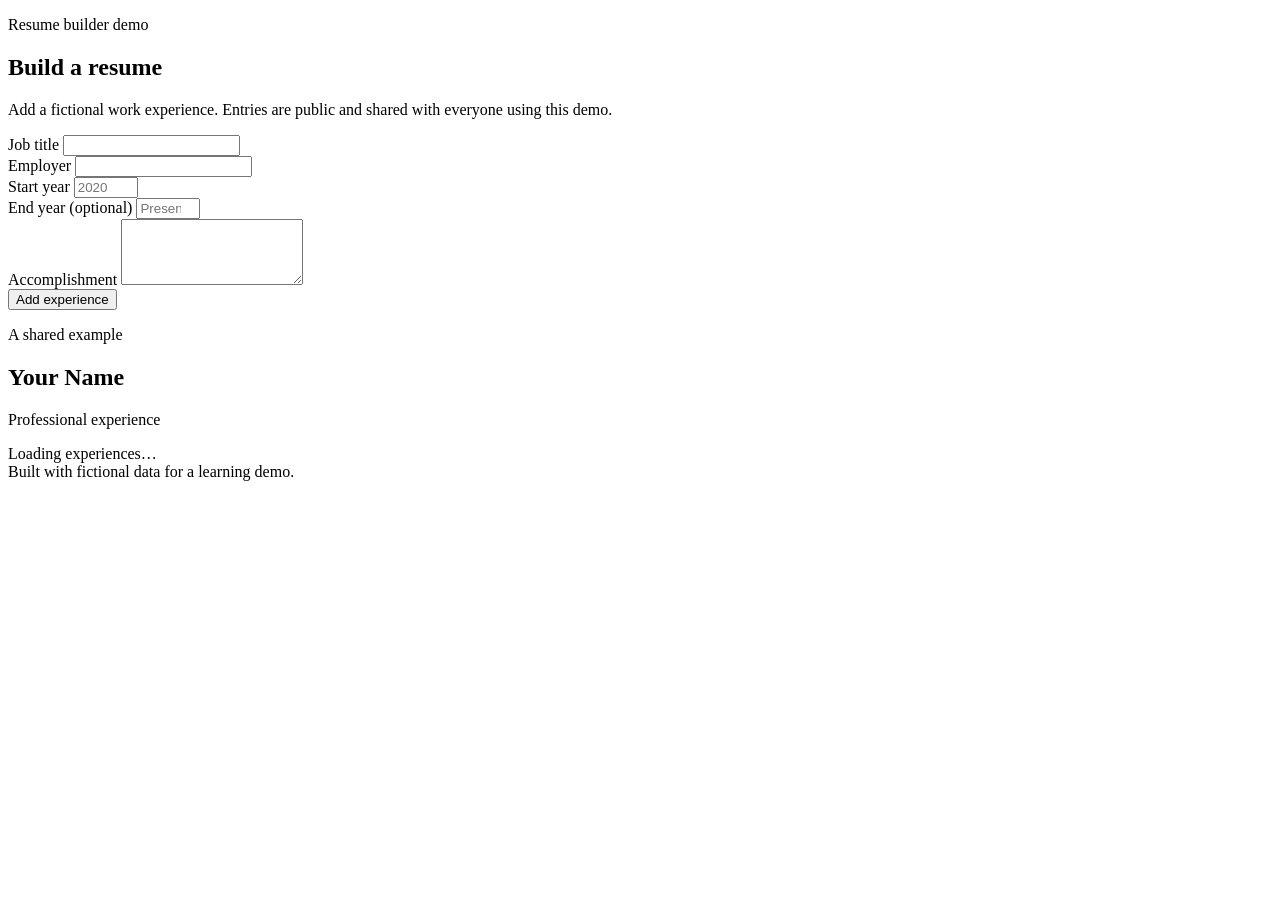
==== public/index.html @ 8c7fa0dc "Add files via upload" ====
<!doctype html>
<html lang="en">
<head>
  <meta charset="utf-8">
  <meta name="viewport" content="width=device-width, initial-scale=1">
  <title>Resume builder demo</title>
  <link rel="stylesheet" href="/styles.css">
  <script type="module" src="/app.js"></script>
</head>
<body>
  <main class="layout">
    <section class="panel" aria-labelledby="form-heading">
      <p class="eyebrow">Resume builder demo</p>
      <h1 id="form-heading">Build a resume</h1>
      <p>Add a fictional work experience. Entries are public and shared with everyone using this demo.</p>
      <form id="resume-form" novalidate>
        <div class="field">
          <label for="job-title">Job title</label>
          <input id="job-title" name="job_title" type="text" required maxlength="100" aria-describedby="job-title-error">
          <span class="error" id="job-title-error"></span>
        </div>
        <div class="field">
          <label for="employer">Employer</label>
          <input id="employer" name="employer" type="text" required maxlength="100" aria-describedby="employer-error">
          <span class="error" id="employer-error"></span>
        </div>
        <div class="years">
          <div class="field">
            <label for="start-year">Start year</label>
            <input id="start-year" name="start_year" type="number" required min="1900" max="2100" step="1" placeholder="2020" aria-describedby="start-year-error">
            <span class="error" id="start-year-error"></span>
          </div>
          <div class="field">
            <label for="end-year">End year <span class="optional">(optional)</span></label>
            <input id="end-year" name="end_year" type="number" min="1900" max="2100" step="1" placeholder="Present" aria-describedby="end-year-error">
            <span class="error" id="end-year-error"></span>
          </div>
        </div>
        <div class="field">
          <label for="accomplishment">Accomplishment</label>
          <textarea id="accomplishment" name="accomplishment" rows="4" required maxlength="1000" aria-describedby="accomplishment-error"></textarea>
          <span class="error" id="accomplishment-error"></span>
        </div>
        <div class="form-actions">
          <button type="submit">Add experience</button>
          <button id="cancel-edit" class="secondary" type="button" hidden>Cancel edit</button>
        </div>
        <p id="form-status" role="status" aria-live="polite"></p>
      </form>
    </section>
    <section class="resume" aria-labelledby="resume-heading">
      <header class="resume-header">
        <p class="eyebrow">A shared example</p>
        <h2 id="resume-heading">Your Name</h2>
        <p>Professional experience</p>
      </header>
      <div id="resume-status" role="status" aria-live="polite">Loading experiences…</div>
      <div id="resume-items"></div>
      <footer class="resume-footer">Built with fictional data for a learning demo.</footer>
    </section>
  </main>
  <template id="resume-item-template">
    <article class="experience">
      <div class="experience-heading"><h3 class="job-title"></h3><p class="dates"></p></div>
      <p class="employer"></p>
      <p class="accomplishment"></p>
      <div class="item-actions">
        <button class="edit-item secondary" type="button">Edit</button>
        <button class="delete-item secondary" type="button">Delete</button>
      </div>
    </article>
  </template>
</body>
</html>
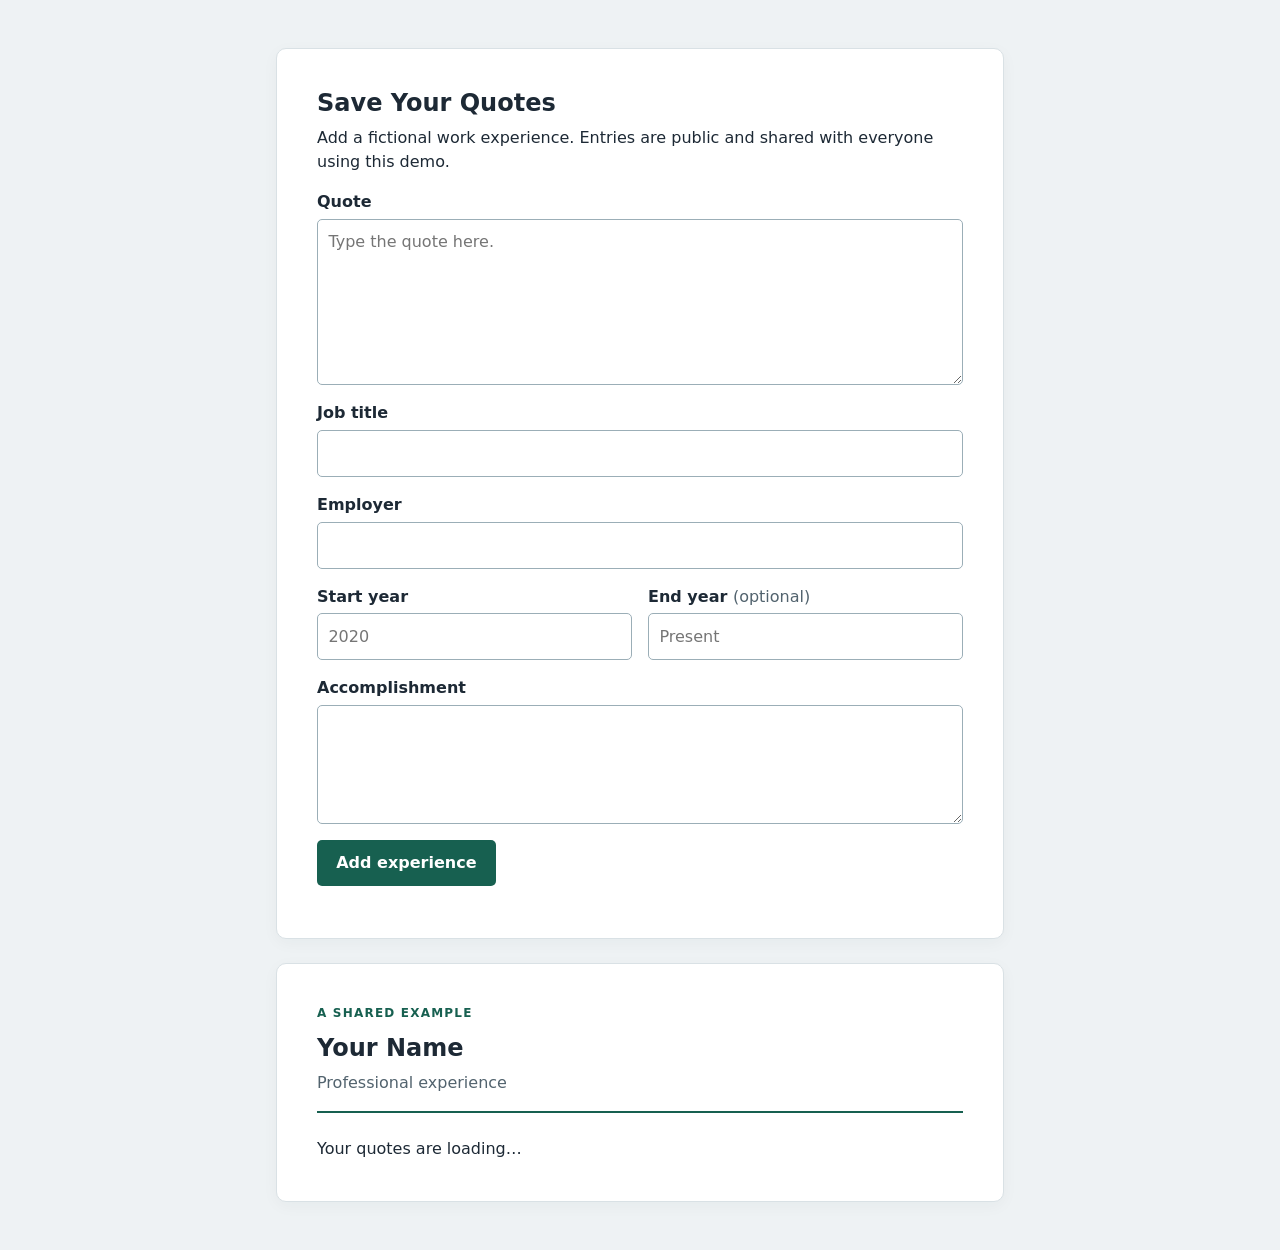
==== commit 069c2189: "Change title and content for quote saving demo" ====
--- a/public/index.html
+++ b/public/index.html
@@ -3,62 +3,90 @@
 <head>
   <meta charset="utf-8">
   <meta name="viewport" content="width=device-width, initial-scale=1">
-  <title>Resume builder demo</title>
-  <link rel="stylesheet" href="/styles.css">
+  <title>Save Your Quotes</title>
+  <link rel="stylesheet" href="styles.css">
   <script type="module" src="/app.js"></script>
 </head>
+  
+  
 <body>
   <main class="layout">
+    
     <section class="panel" aria-labelledby="form-heading">
-      <p class="eyebrow">Resume builder demo</p>
-      <h1 id="form-heading">Build a resume</h1>
+      <!--<p class="eyebrow">Resume builder demo</p>-->
+      <h1 id="form-heading">Save Your Quotes</h1>
       <p>Add a fictional work experience. Entries are public and shared with everyone using this demo.</p>
+      
       <form id="resume-form" novalidate>
+        
+        <div class="field">
+          <label for="quote">Quote</label>
+          <textarea id="quote" name="quote" rows="6" required maxlength="1000" 
+                    aria-describedby="quote-error" placeholder="Type the quote here."></textarea>
+          <span class="error" id="quote-error"></span>
+        </div>
+        
+        
         <div class="field">
           <label for="job-title">Job title</label>
           <input id="job-title" name="job_title" type="text" required maxlength="100" aria-describedby="job-title-error">
           <span class="error" id="job-title-error"></span>
         </div>
+        
         <div class="field">
           <label for="employer">Employer</label>
           <input id="employer" name="employer" type="text" required maxlength="100" aria-describedby="employer-error">
           <span class="error" id="employer-error"></span>
         </div>
+        
+        
         <div class="years">
           <div class="field">
             <label for="start-year">Start year</label>
             <input id="start-year" name="start_year" type="number" required min="1900" max="2100" step="1" placeholder="2020" aria-describedby="start-year-error">
             <span class="error" id="start-year-error"></span>
           </div>
+          
           <div class="field">
             <label for="end-year">End year <span class="optional">(optional)</span></label>
             <input id="end-year" name="end_year" type="number" min="1900" max="2100" step="1" placeholder="Present" aria-describedby="end-year-error">
             <span class="error" id="end-year-error"></span>
           </div>
+          
         </div>
+        
+        
         <div class="field">
           <label for="accomplishment">Accomplishment</label>
           <textarea id="accomplishment" name="accomplishment" rows="4" required maxlength="1000" aria-describedby="accomplishment-error"></textarea>
           <span class="error" id="accomplishment-error"></span>
         </div>
+        
         <div class="form-actions">
           <button type="submit">Add experience</button>
           <button id="cancel-edit" class="secondary" type="button" hidden>Cancel edit</button>
         </div>
+        
         <p id="form-status" role="status" aria-live="polite"></p>
       </form>
     </section>
+    
+    
     <section class="resume" aria-labelledby="resume-heading">
+      
       <header class="resume-header">
         <p class="eyebrow">A shared example</p>
         <h2 id="resume-heading">Your Name</h2>
         <p>Professional experience</p>
       </header>
-      <div id="resume-status" role="status" aria-live="polite">Loading experiences…</div>
+      
+      <div id="resume-status" role="status" aria-live="polite">Your quotes are loading…</div>
       <div id="resume-items"></div>
-      <footer class="resume-footer">Built with fictional data for a learning demo.</footer>
     </section>
+    
+    
   </main>
+  
   <template id="resume-item-template">
     <article class="experience">
       <div class="experience-heading"><h3 class="job-title"></h3><p class="dates"></p></div>
@@ -70,5 +98,9 @@
       </div>
     </article>
   </template>
+  
+  
 </body>
+  
+  
 </html>
--- a/public/styles.css
+++ b/public/styles.css
@@ -0,0 +1,32 @@
+:root { font-family: system-ui, sans-serif; color: #1d2935; background: #eef2f4; line-height: 1.5; }
+* { box-sizing: border-box; }
+body { margin: 0; }
+.layout { max-width: 760px; margin: 3rem auto; padding: 0 1rem; display: grid; gap: 1.5rem; }
+.panel, .resume { background: white; border: 1px solid #d9e1e5; border-radius: 10px; padding: clamp(1.25rem, 5vw, 2.5rem); box-shadow: 0 4px 16px #1d29350a; }
+h1, h2, h3, p { margin-top: 0; }
+h1, h2 { line-height: 1.2; margin-bottom: .5rem; }
+.eyebrow { color: #176050; font-size: .75rem; font-weight: 700; letter-spacing: .1em; text-transform: uppercase; }
+.field { display: flex; flex-direction: column; margin-bottom: 1rem; }
+label { font-weight: 650; margin-bottom: .3rem; }
+.optional { font-weight: 400; color: #52636e; }
+input, textarea, button { font: inherit; }
+input, textarea { width: 100%; border: 1px solid #9baeb7; border-radius: 5px; padding: .65rem; }
+input:focus, textarea:focus, button:focus-visible { outline: 3px solid #80c8b6; outline-offset: 2px; }
+[aria-invalid="true"] { border-color: #b3261e; }
+.error { color: #a11f18; font-size: .875rem; }
+.years { display: grid; grid-template-columns: repeat(2, minmax(0, 1fr)); gap: 1rem; }
+button { background: #176050; color: white; border: 0; border-radius: 5px; padding: .7rem 1.2rem; font-weight: 700; cursor: pointer; }
+button:disabled { opacity: .65; cursor: wait; }
+.form-actions, .item-actions { display: flex; flex-wrap: wrap; gap: .5rem; }
+button.secondary { background: white; color: #176050; border: 1px solid #176050; }
+[hidden] { display: none !important; }
+#form-status { margin: .75rem 0 0; }
+.resume-header { border-bottom: 2px solid #176050; margin-bottom: 1.5rem; }
+.resume-header p:last-child { color: #52636e; }
+.experience { border-bottom: 1px solid #d9e1e5; padding-bottom: 1rem; margin-bottom: 1rem; }
+.experience-heading { display: flex; justify-content: space-between; gap: 1rem; flex-wrap: wrap; }
+.experience h3, .experience .dates { margin-bottom: .25rem; }
+.dates, .employer { color: #52636e; }
+.accomplishment { white-space: pre-wrap; overflow-wrap: anywhere; }
+.resume-footer { color: #52636e; font-size: .875rem; margin-top: 2rem; }
+@media (max-width: 450px) { .years { grid-template-columns: 1fr; gap: 0; } }
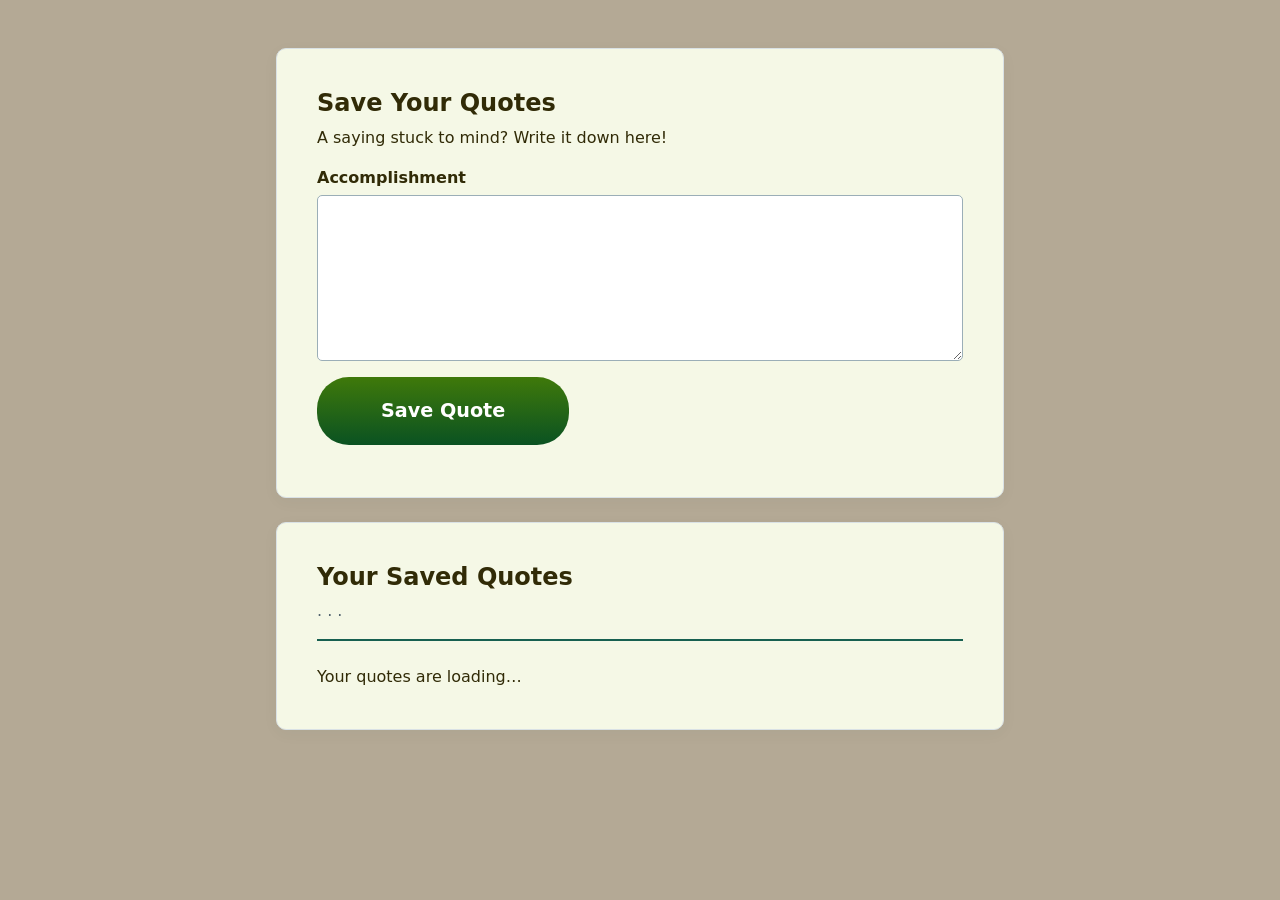
==== commit f2c35561: "Update form for saving quotes instead of resumes" ====
--- a/public/index.html
+++ b/public/index.html
@@ -13,57 +13,54 @@
   <main class="layout">
     
     <section class="panel" aria-labelledby="form-heading">
-      <!--<p class="eyebrow">Resume builder demo</p>-->
       <h1 id="form-heading">Save Your Quotes</h1>
-      <p>Add a fictional work experience. Entries are public and shared with everyone using this demo.</p>
+      <p>A saying stuck to mind? Write it down here!</p>
       
       <form id="resume-form" novalidate>
         
-        <div class="field">
+        <!-- <div class="field">
           <label for="quote">Quote</label>
           <textarea id="quote" name="quote" rows="6" required maxlength="1000" 
                     aria-describedby="quote-error" placeholder="Type the quote here."></textarea>
           <span class="error" id="quote-error"></span>
-        </div>
+        </div> -->
         
         
-        <div class="field">
+        <!-- <div class="field">
           <label for="job-title">Job title</label>
           <input id="job-title" name="job_title" type="text" required maxlength="100" aria-describedby="job-title-error">
           <span class="error" id="job-title-error"></span>
-        </div>
+        </div> -->
         
-        <div class="field">
+        <!-- <div class="field">
           <label for="employer">Employer</label>
           <input id="employer" name="employer" type="text" required maxlength="100" aria-describedby="employer-error">
           <span class="error" id="employer-error"></span>
-        </div>
+        </div> -->
         
         
-        <div class="years">
+        <!-- <div class="years">
           <div class="field">
             <label for="start-year">Start year</label>
             <input id="start-year" name="start_year" type="number" required min="1900" max="2100" step="1" placeholder="2020" aria-describedby="start-year-error">
             <span class="error" id="start-year-error"></span>
           </div>
-          
           <div class="field">
             <label for="end-year">End year <span class="optional">(optional)</span></label>
             <input id="end-year" name="end_year" type="number" min="1900" max="2100" step="1" placeholder="Present" aria-describedby="end-year-error">
             <span class="error" id="end-year-error"></span>
           </div>
-          
-        </div>
+        </div> -->
         
         
         <div class="field">
           <label for="accomplishment">Accomplishment</label>
-          <textarea id="accomplishment" name="accomplishment" rows="4" required maxlength="1000" aria-describedby="accomplishment-error"></textarea>
+          <textarea id="accomplishment" name="accomplishment" rows="6" required maxlength="1000" aria-describedby="accomplishment-error"></textarea>
           <span class="error" id="accomplishment-error"></span>
         </div>
         
         <div class="form-actions">
-          <button type="submit">Add experience</button>
+          <button type="submit">Save Quote</button>
           <button id="cancel-edit" class="secondary" type="button" hidden>Cancel edit</button>
         </div>
         
@@ -75,9 +72,8 @@
     <section class="resume" aria-labelledby="resume-heading">
       
       <header class="resume-header">
-        <p class="eyebrow">A shared example</p>
-        <h2 id="resume-heading">Your Name</h2>
-        <p>Professional experience</p>
+        <h2 id="resume-heading">Your Saved Quotes</h2>
+        <p class="headerPeriod">. . .</p>
       </header>
       
       <div id="resume-status" role="status" aria-live="polite">Your quotes are loading…</div>
@@ -91,6 +87,7 @@
     <article class="experience">
       <div class="experience-heading"><h3 class="job-title"></h3><p class="dates"></p></div>
       <p class="employer"></p>
+      <p class="quote"></p>
       <p class="accomplishment"></p>
       <div class="item-actions">
         <button class="edit-item secondary" type="button">Edit</button>
--- a/public/styles.css
+++ b/public/styles.css
@@ -1,32 +1,173 @@
-:root { font-family: system-ui, sans-serif; color: #1d2935; background: #eef2f4; line-height: 1.5; }
-* { box-sizing: border-box; }
-body { margin: 0; }
-.layout { max-width: 760px; margin: 3rem auto; padding: 0 1rem; display: grid; gap: 1.5rem; }
-.panel, .resume { background: white; border: 1px solid #d9e1e5; border-radius: 10px; padding: clamp(1.25rem, 5vw, 2.5rem); box-shadow: 0 4px 16px #1d29350a; }
-h1, h2, h3, p { margin-top: 0; }
-h1, h2 { line-height: 1.2; margin-bottom: .5rem; }
-.eyebrow { color: #176050; font-size: .75rem; font-weight: 700; letter-spacing: .1em; text-transform: uppercase; }
-.field { display: flex; flex-direction: column; margin-bottom: 1rem; }
-label { font-weight: 650; margin-bottom: .3rem; }
-.optional { font-weight: 400; color: #52636e; }
-input, textarea, button { font: inherit; }
-input, textarea { width: 100%; border: 1px solid #9baeb7; border-radius: 5px; padding: .65rem; }
-input:focus, textarea:focus, button:focus-visible { outline: 3px solid #80c8b6; outline-offset: 2px; }
-[aria-invalid="true"] { border-color: #b3261e; }
-.error { color: #a11f18; font-size: .875rem; }
-.years { display: grid; grid-template-columns: repeat(2, minmax(0, 1fr)); gap: 1rem; }
-button { background: #176050; color: white; border: 0; border-radius: 5px; padding: .7rem 1.2rem; font-weight: 700; cursor: pointer; }
-button:disabled { opacity: .65; cursor: wait; }
-.form-actions, .item-actions { display: flex; flex-wrap: wrap; gap: .5rem; }
-button.secondary { background: white; color: #176050; border: 1px solid #176050; }
-[hidden] { display: none !important; }
-#form-status { margin: .75rem 0 0; }
-.resume-header { border-bottom: 2px solid #176050; margin-bottom: 1.5rem; }
-.resume-header p:last-child { color: #52636e; }
-.experience { border-bottom: 1px solid #d9e1e5; padding-bottom: 1rem; margin-bottom: 1rem; }
-.experience-heading { display: flex; justify-content: space-between; gap: 1rem; flex-wrap: wrap; }
-.experience h3, .experience .dates { margin-bottom: .25rem; }
-.dates, .employer { color: #52636e; }
-.accomplishment { white-space: pre-wrap; overflow-wrap: anywhere; }
-.resume-footer { color: #52636e; font-size: .875rem; margin-top: 2rem; }
+:root { 
+    font-family: system-ui, sans-serif; 
+    color: #312b07; 
+    background: rgb(180, 169, 149); 
+    line-height: 1.5; }
+
+* { 
+    box-sizing: border-box; 
+}
+
+body { 
+    margin: 0; 
+}
+
+.layout { 
+    max-width: 760px;
+    margin: 3rem auto; 
+    padding: 0 1rem; 
+    display: grid; 
+    gap: 1.5rem; 
+}
+
+.panel, .resume { 
+    background: rgb(245, 248, 230); 
+    border: 1px solid #d9e1e5; 
+    border-radius: 10px; 
+    padding: clamp(1.25rem, 5vw, 2.5rem); 
+    box-shadow: 0 4px 16px #1d29350a; 
+}
+
+h1, h2, h3, p { 
+    margin-top: 0; 
+}
+
+h1, h2 { 
+    line-height: 1.2; 
+    margin-bottom: .5rem; 
+}
+
+.eyebrow { 
+    color: #176050; 
+    font-size: .75rem; 
+    font-weight: 700; 
+    letter-spacing: .1em; 
+    text-transform: uppercase; 
+}
+
+.field { 
+    display: flex; 
+    flex-direction: column; 
+    margin-bottom: 1rem; 
+}
+
+label { 
+    font-weight: 650; 
+    margin-bottom: .3rem; 
+}
+
+.optional { 
+    font-weight: 400; 
+    color: #52636e; 
+}
+
+input, textarea, button { 
+    font: inherit; 
+}
+
+input, textarea { 
+    width: 100%; 
+    border: 1px solid #9baeb7; 
+    border-radius: 5px; 
+    padding: .65rem; 
+}
+
+input:focus, textarea:focus, button:focus-visible { 
+    outline: 3px solid #80c8b6; 
+    outline-offset: 2px; 
+}
+
+[aria-invalid="true"] { 
+    border-color: #b3261e; 
+}
+
+.error { 
+    color: #a11f18; 
+    font-size: .875rem; 
+}
+
+.years { 
+    display: grid; 
+    grid-template-columns: repeat(2, minmax(0, 1fr)); 
+    gap: 1rem; 
+}
+
+button { 
+    background-image: linear-gradient(#3f790a, #0a5222);  
+    color: white; 
+    border: 0; 
+    border-radius: 2rem; 
+    padding: 1.2rem 4rem; 
+    font-weight: 600; 
+    font-size: 1.2rem;
+    cursor: pointer; 
+}
+
+button:disabled { 
+    opacity: .65; 
+    cursor: wait; 
+}
+
+.form-actions, .item-actions { 
+    display: flex; 
+    flex-wrap: wrap; 
+    gap: .5rem; 
+}
+
+button.secondary { 
+    background: white; 
+    color: #176050; 
+    border: 1px solid #176050; 
+}
+
+[hidden] { 
+    display: none !important; 
+}
+
+#form-status { 
+    margin: .75rem 0 0; 
+}
+
+.resume-header { 
+    border-bottom: 2px solid #176050; 
+    margin-bottom: 1.5rem; 
+}
+
+.resume-header p:last-child { 
+    color: #52636e; 
+}
+
+.experience { 
+    border-bottom: 1px solid #d9e1e5; 
+    padding-bottom: 1rem; 
+    margin-bottom: 1rem; 
+}
+
+.experience-heading { 
+    display: flex; 
+    justify-content: space-between; 
+    gap: 1rem; 
+    flex-wrap: wrap; 
+}
+
+.experience h3, .experience .dates { 
+    margin-bottom: .25rem; 
+}
+
+.dates, .employer { 
+    color: #52636e; 
+}
+
+.accomplishment { 
+    white-space: pre-wrap; 
+    overflow-wrap: anywhere; 
+}
+
+.resume-footer { 
+    color: #52636e; 
+    font-size: .875rem; 
+    margin-top: 2rem; 
+}
+
+
 @media (max-width: 450px) { .years { grid-template-columns: 1fr; gap: 0; } }
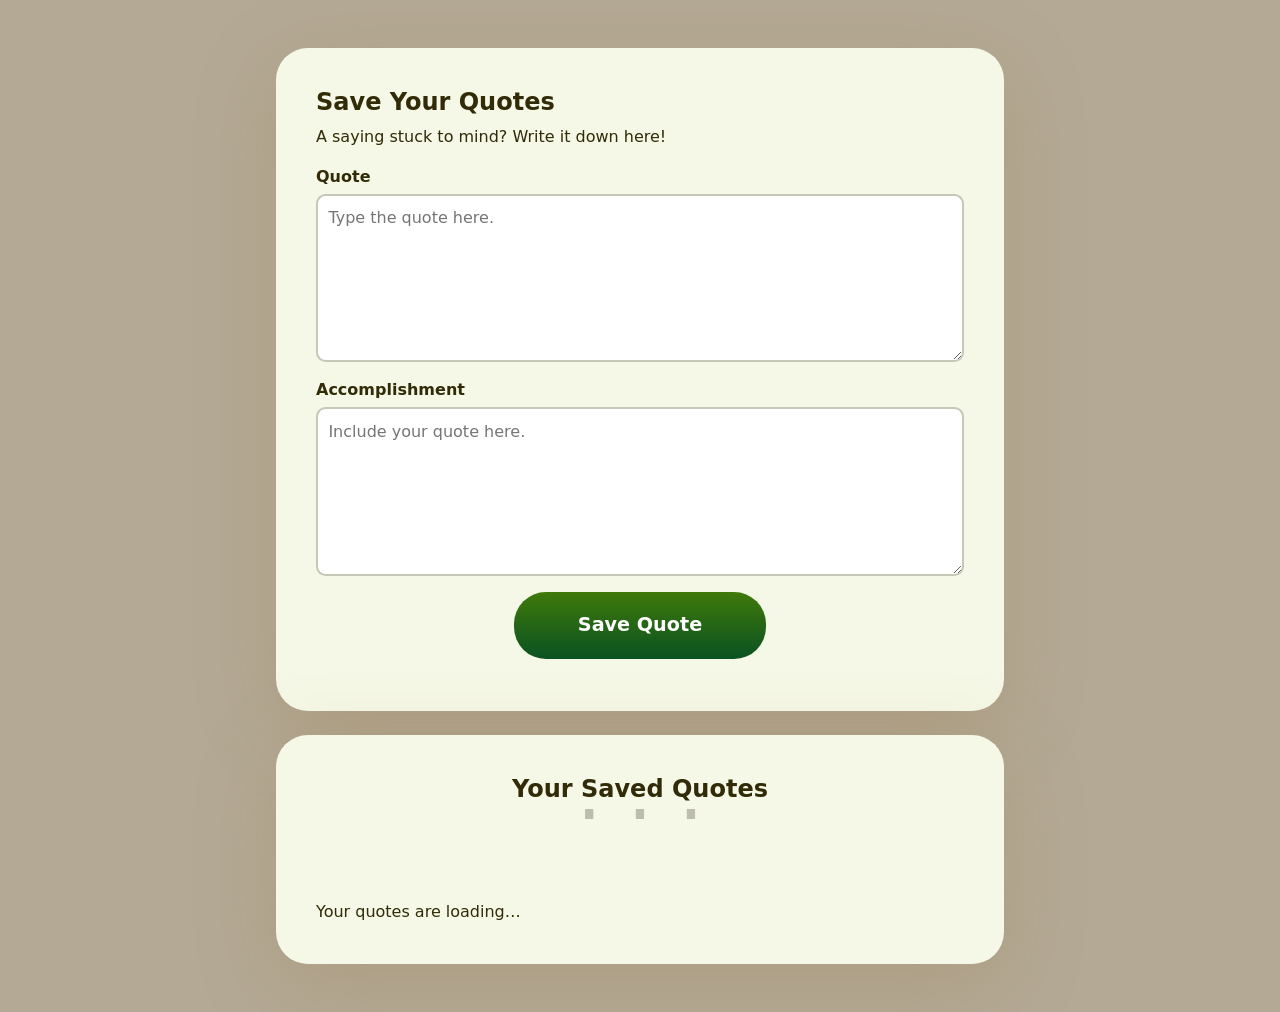
==== commit 812e8a20: "Refactor form fields and add placeholder text Updated the form fields by removing commented-out sect" ====
--- a/public/index.html
+++ b/public/index.html
@@ -18,12 +18,12 @@
       
       <form id="resume-form" novalidate>
         
-        <!-- <div class="field">
+        <div class="field">
           <label for="quote">Quote</label>
           <textarea id="quote" name="quote" rows="6" required maxlength="1000" 
                     aria-describedby="quote-error" placeholder="Type the quote here."></textarea>
           <span class="error" id="quote-error"></span>
-        </div> -->
+        </div>
         
         
         <!-- <div class="field">
@@ -31,13 +31,6 @@
           <input id="job-title" name="job_title" type="text" required maxlength="100" aria-describedby="job-title-error">
           <span class="error" id="job-title-error"></span>
         </div> -->
-        
-        <!-- <div class="field">
-          <label for="employer">Employer</label>
-          <input id="employer" name="employer" type="text" required maxlength="100" aria-describedby="employer-error">
-          <span class="error" id="employer-error"></span>
-        </div> -->
-        
         
         <!-- <div class="years">
           <div class="field">
@@ -55,9 +48,16 @@
         
         <div class="field">
           <label for="accomplishment">Accomplishment</label>
-          <textarea id="accomplishment" name="accomplishment" rows="6" required maxlength="1000" aria-describedby="accomplishment-error"></textarea>
+          <textarea id="accomplishment" name="accomplishment" rows="6" required maxlength="1000" aria-describedby="accomplishment-error" placeholder="Include your quote here."></textarea>
           <span class="error" id="accomplishment-error"></span>
         </div>
+
+        <!-- <div class="field">
+          <label for="employer">Employer</label>
+          <input id="employer" name="employer" type="text" required maxlength="100" aria-describedby="employer-error">
+          <span class="error" id="employer-error"></span>
+        </div> -->
+
         
         <div class="form-actions">
           <button type="submit">Save Quote</button>
--- a/public/styles.css
+++ b/public/styles.css
@@ -22,10 +22,9 @@
 
 .panel, .resume { 
     background: rgb(245, 248, 230); 
-    border: 1px solid #d9e1e5; 
-    border-radius: 10px; 
+    border-radius: 2rem; 
     padding: clamp(1.25rem, 5vw, 2.5rem); 
-    box-shadow: 0 4px 16px #1d29350a; 
+    box-shadow: 0 20px 5rem #977c4b42; 
 }
 
 h1, h2, h3, p { 
@@ -35,14 +34,6 @@
 h1, h2 { 
     line-height: 1.2; 
     margin-bottom: .5rem; 
-}
-
-.eyebrow { 
-    color: #176050; 
-    font-size: .75rem; 
-    font-weight: 700; 
-    letter-spacing: .1em; 
-    text-transform: uppercase; 
 }
 
 .field { 
@@ -58,7 +49,7 @@
 
 .optional { 
     font-weight: 400; 
-    color: #52636e; 
+    color: #bdbdae; 
 }
 
 input, textarea, button { 
@@ -67,8 +58,8 @@
 
 input, textarea { 
     width: 100%; 
-    border: 1px solid #9baeb7; 
-    border-radius: 5px; 
+    border: 2px solid #c7c7b7; 
+    border-radius: 0.6rem; 
     padding: .65rem; 
 }
 
@@ -110,14 +101,21 @@
 
 .form-actions, .item-actions { 
     display: flex; 
+    justify-content: center;
     flex-wrap: wrap; 
     gap: .5rem; 
 }
 
+
+/* OTHER BODY CONTENT FOLLOWS */
+
 button.secondary { 
-    background: white; 
-    color: #176050; 
-    border: 1px solid #176050; 
+    background: #e2ffd9; 
+    color: #143108; 
+    border: 1px solid #143108; 
+    font-size: 0.8rem;
+    margin-right: 3rem;
+
 }
 
 [hidden] { 
@@ -129,12 +127,18 @@
 }
 
 .resume-header { 
-    border-bottom: 2px solid #176050; 
-    margin-bottom: 1.5rem; 
+    text-align: center;
+}
+
+.headerPeriod {
+    font-size: 5rem;
+    text-align: center;
+    margin-bottom: 3rem; 
+    margin-top: -5rem;
 }
 
 .resume-header p:last-child { 
-    color: #52636e; 
+    color: #bdbdae; 
 }
 
 .experience { 
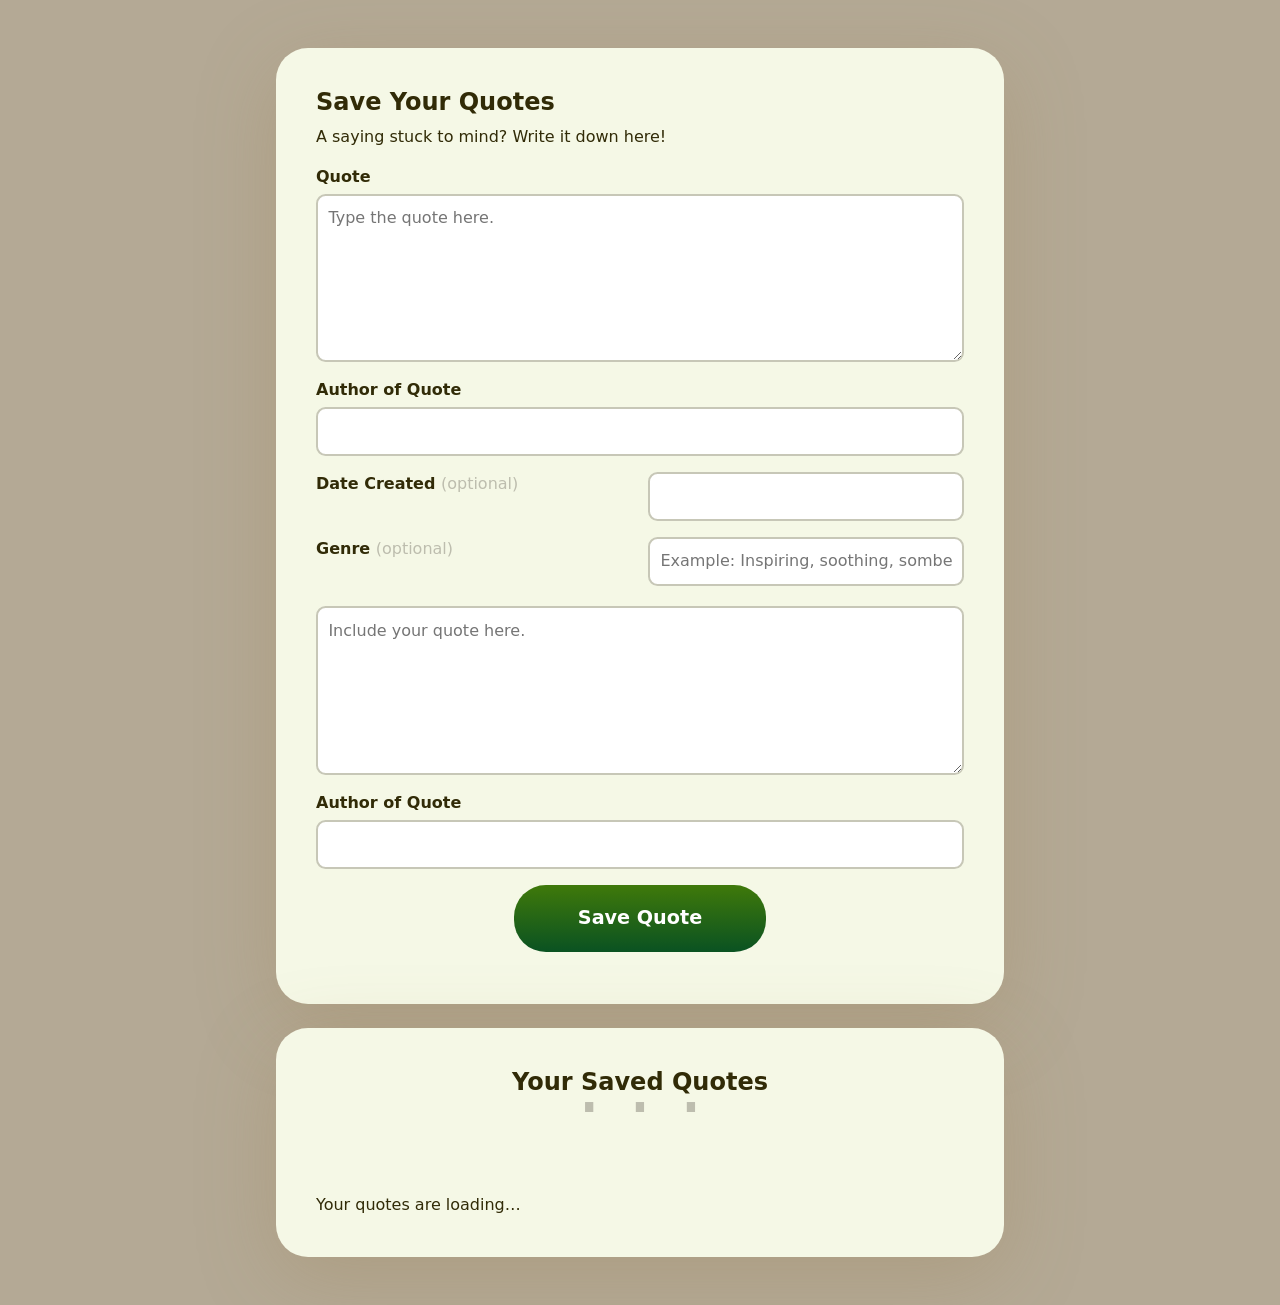
==== commit 383a662d: "Add fields for author, date, and genre in form" ====
--- a/public/index.html
+++ b/public/index.html
@@ -24,7 +24,24 @@
                     aria-describedby="quote-error" placeholder="Type the quote here."></textarea>
           <span class="error" id="quote-error"></span>
         </div>
+
+        <div class="field">
+          <label for="author">Author of Quote</label>
+          <input id="author" name="author" type="text" required maxlength="100" aria-describedby="employer-error">
+          <span class="error" id="employer-error"></span>
+        </div>
         
+        <div class="years">
+          <label for="date">Date Created <span class="optional">(optional)</span></label>
+          <input id="date" name="date" type="text" required maxlength="100" aria-describedby="employer-error">
+          <span class="error" id="employer-error"></span>
+        </div>
+
+        <div class="years">
+          <label for="genre">Genre <span class="optional">(optional)</span></label>
+          <input id="genre" name="genre" type="text" required maxlength="100" aria-describedby="employer-error" placeholder="Example: Inspiring, soothing, somber">
+          <span class="error" id="employer-error"></span>
+        </div>
         
         <!-- <div class="field">
           <label for="job-title">Job title</label>
@@ -47,16 +64,16 @@
         
         
         <div class="field">
-          <label for="accomplishment">Accomplishment</label>
+          <label for="accomplishment"></label>
           <textarea id="accomplishment" name="accomplishment" rows="6" required maxlength="1000" aria-describedby="accomplishment-error" placeholder="Include your quote here."></textarea>
           <span class="error" id="accomplishment-error"></span>
         </div>
 
-        <!-- <div class="field">
-          <label for="employer">Employer</label>
+        <div class="field">
+          <label for="employer">Author of Quote</label>
           <input id="employer" name="employer" type="text" required maxlength="100" aria-describedby="employer-error">
           <span class="error" id="employer-error"></span>
-        </div> -->
+        </div>
 
         
         <div class="form-actions">
--- a/public/styles.css
+++ b/public/styles.css
@@ -159,12 +159,14 @@
 }
 
 .dates, .employer { 
-    color: #52636e; 
+    color: #bdbdae; 
 }
 
 .accomplishment { 
     white-space: pre-wrap; 
     overflow-wrap: anywhere; 
+    font-size: 2rem;
+    font-style: italic;
 }
 
 .resume-footer { 
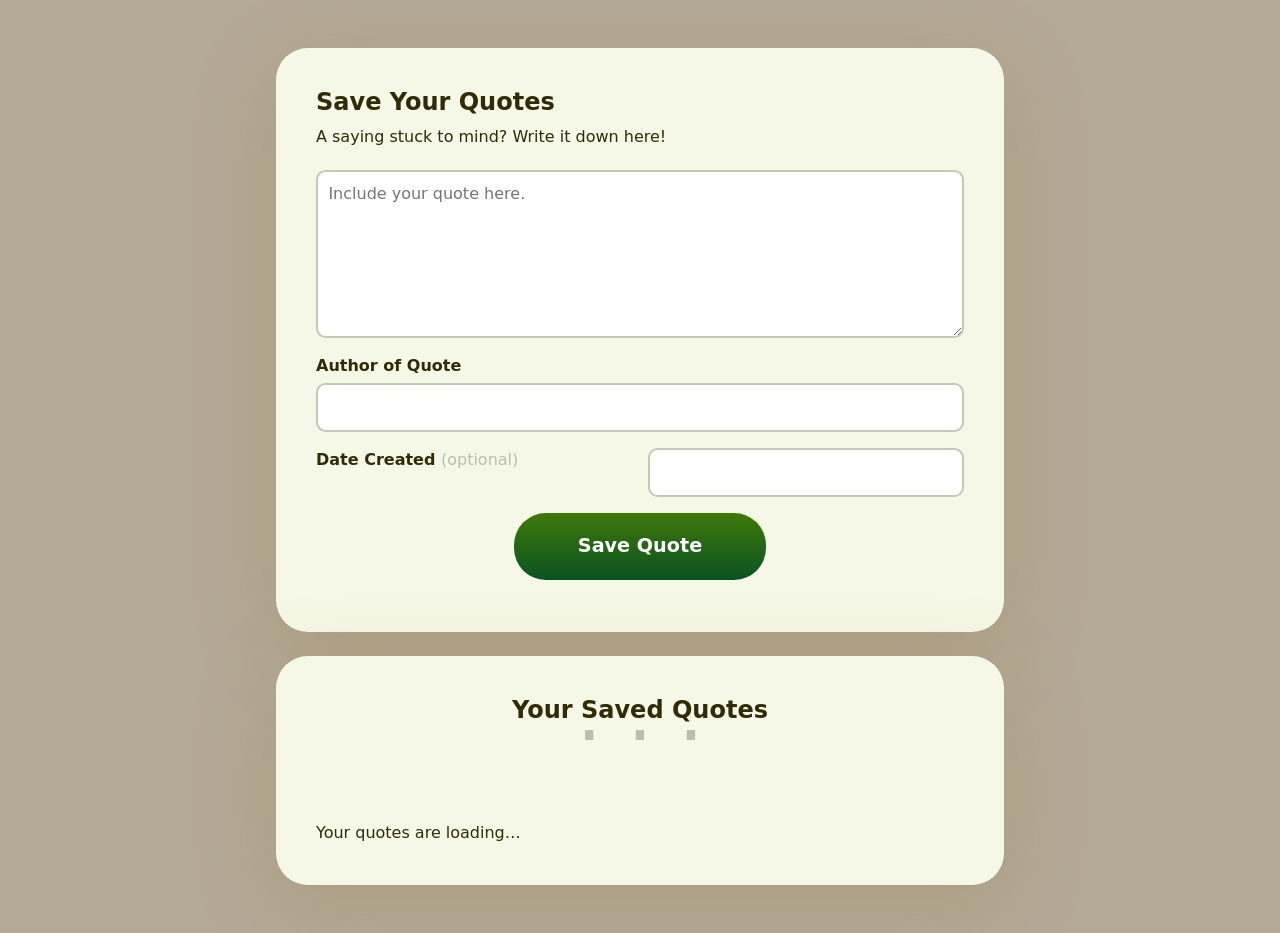
==== commit 34647147: "Simplify quote submission form by removing fields Removed unnecessary fields from the quote submissi" ====
--- a/public/index.html
+++ b/public/index.html
@@ -17,32 +17,7 @@
       <p>A saying stuck to mind? Write it down here!</p>
       
       <form id="resume-form" novalidate>
-        
-        <div class="field">
-          <label for="quote">Quote</label>
-          <textarea id="quote" name="quote" rows="6" required maxlength="1000" 
-                    aria-describedby="quote-error" placeholder="Type the quote here."></textarea>
-          <span class="error" id="quote-error"></span>
-        </div>
 
-        <div class="field">
-          <label for="author">Author of Quote</label>
-          <input id="author" name="author" type="text" required maxlength="100" aria-describedby="employer-error">
-          <span class="error" id="employer-error"></span>
-        </div>
-        
-        <div class="years">
-          <label for="date">Date Created <span class="optional">(optional)</span></label>
-          <input id="date" name="date" type="text" required maxlength="100" aria-describedby="employer-error">
-          <span class="error" id="employer-error"></span>
-        </div>
-
-        <div class="years">
-          <label for="genre">Genre <span class="optional">(optional)</span></label>
-          <input id="genre" name="genre" type="text" required maxlength="100" aria-describedby="employer-error" placeholder="Example: Inspiring, soothing, somber">
-          <span class="error" id="employer-error"></span>
-        </div>
-        
         <!-- <div class="field">
           <label for="job-title">Job title</label>
           <input id="job-title" name="job_title" type="text" required maxlength="100" aria-describedby="job-title-error">
@@ -74,6 +49,18 @@
           <input id="employer" name="employer" type="text" required maxlength="100" aria-describedby="employer-error">
           <span class="error" id="employer-error"></span>
         </div>
+
+        <div class="years">
+          <label for="date">Date Created <span class="optional">(optional)</span></label>
+          <input id="date" name="date" type="text" required maxlength="100" aria-describedby="start-year-error">
+          <span class="error" id="start-year-error"></span>
+        </div>
+
+        <!-- <div class="years">
+          <label for="genre">Genre <span class="optional">(optional)</span></label>
+          <input id="genre" name="genre" type="text" required maxlength="100" aria-describedby="employer-error" placeholder="Example: Inspiring, soothing, somber">
+          <span class="error" id="employer-error"></span>
+        </div> -->
 
         
         <div class="form-actions">
